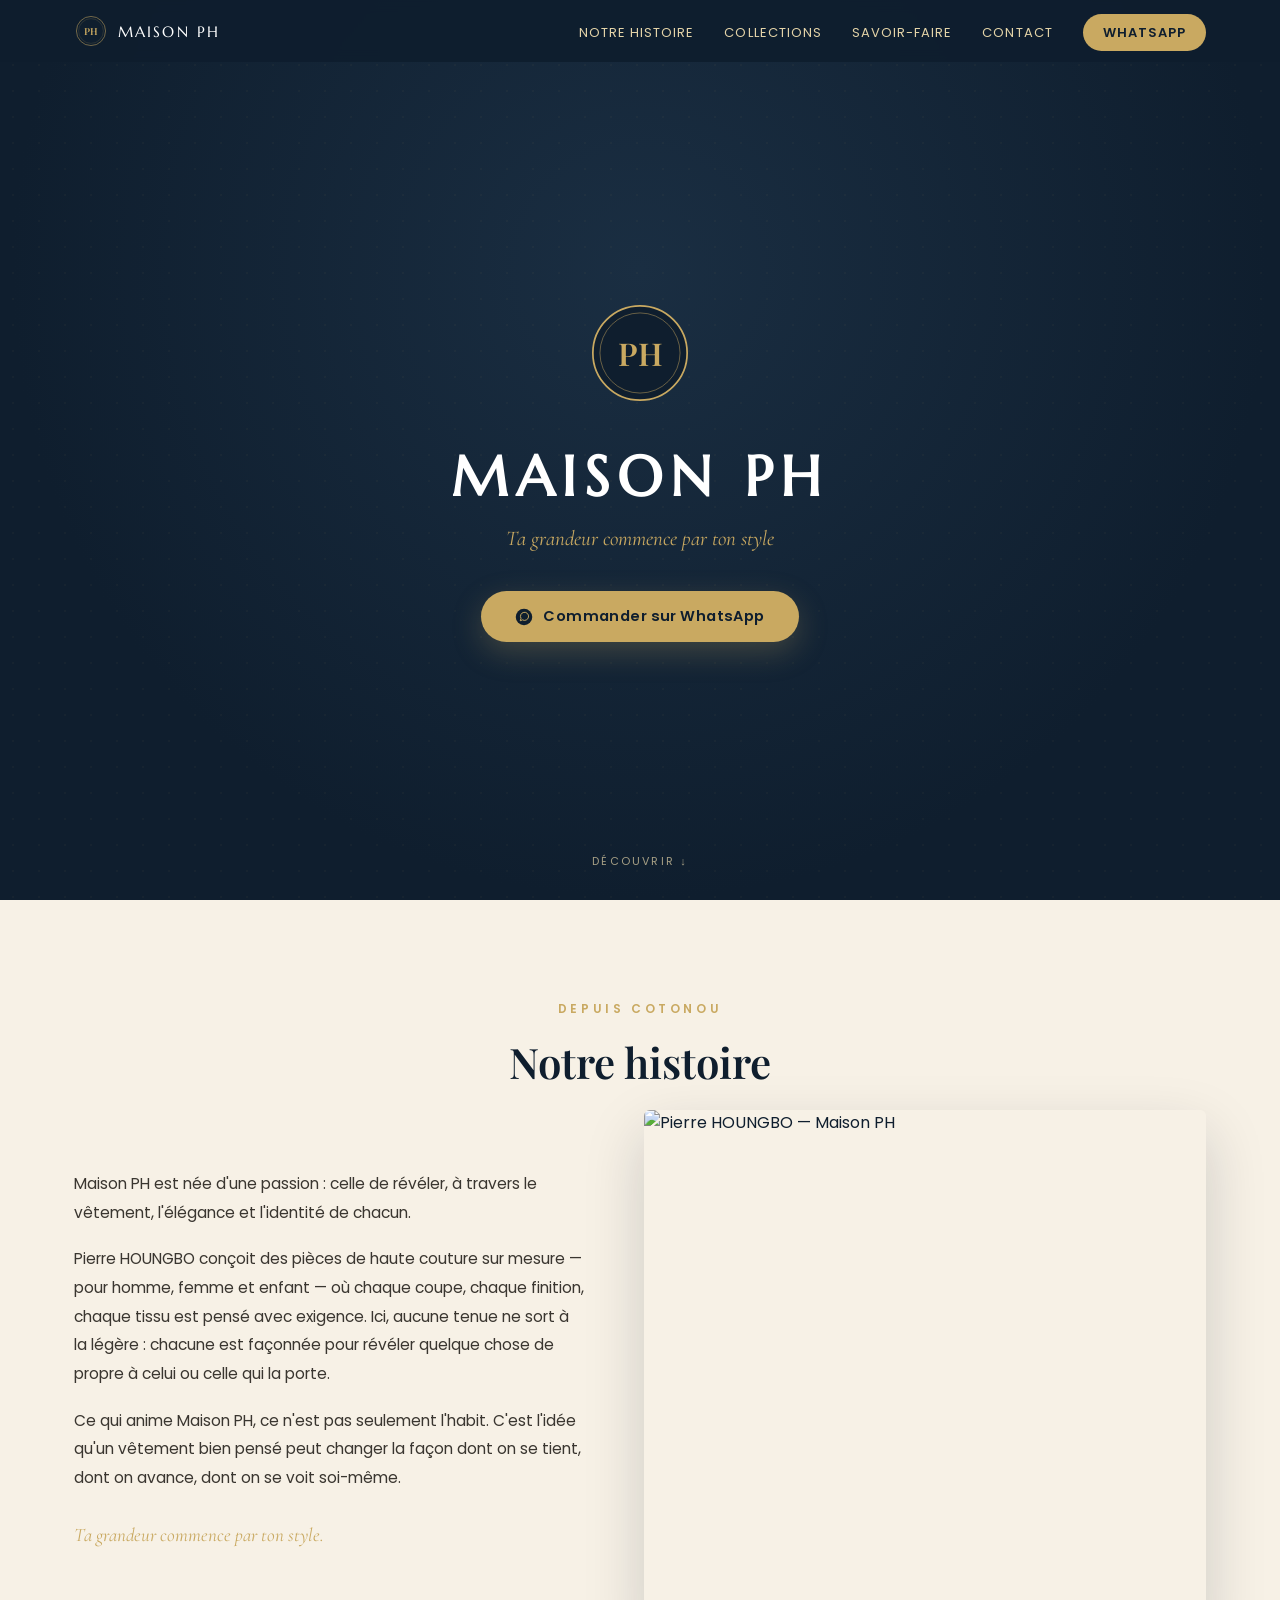
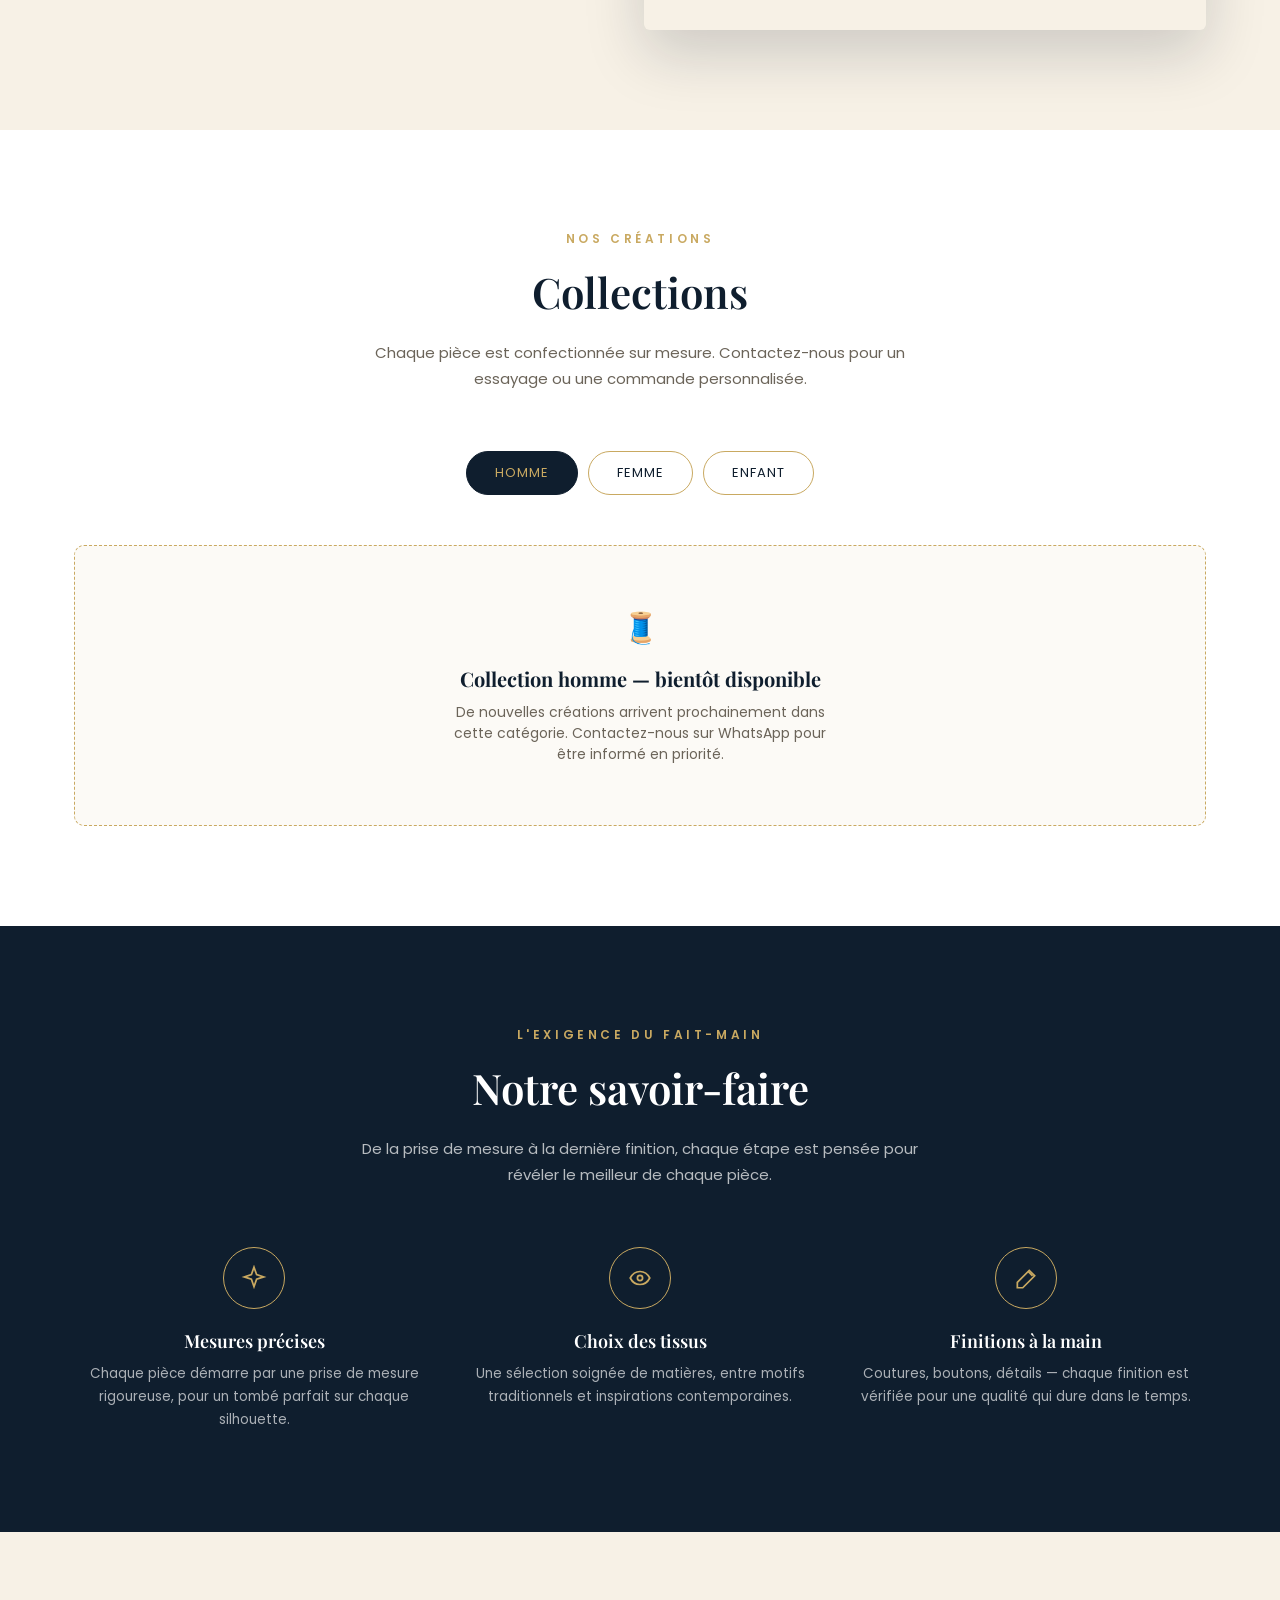
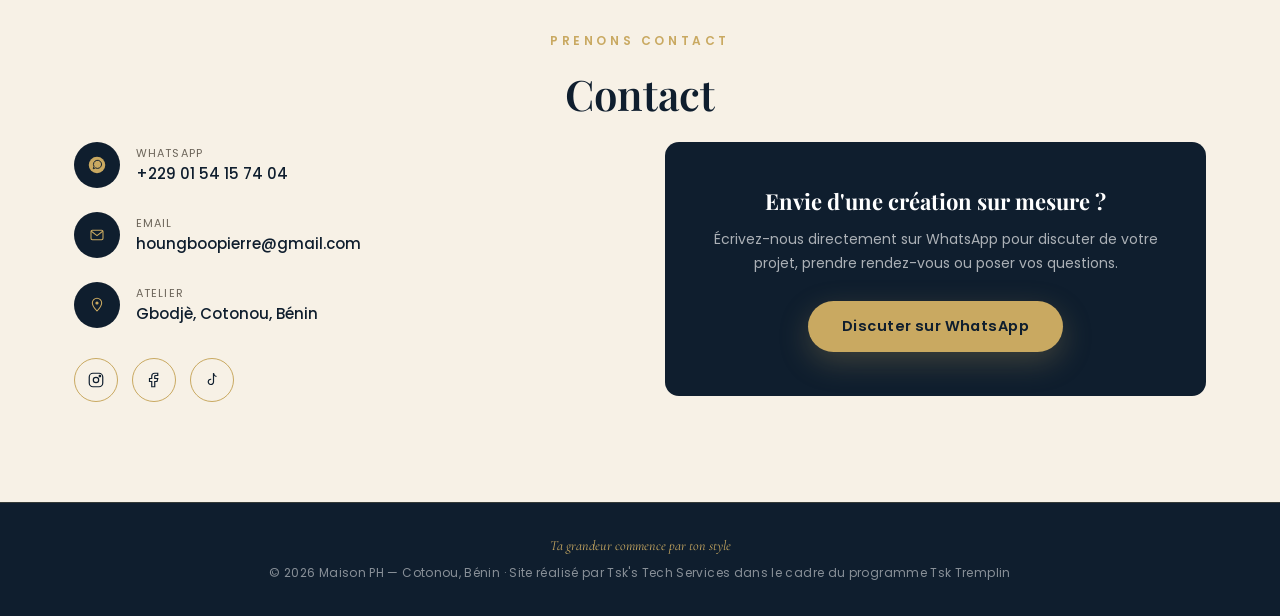
==== index.html @ f9147ae2 "Add files via upload" ====
<!DOCTYPE html>
<html lang="fr">
<head>
<meta charset="UTF-8">
<meta name="viewport" content="width=device-width, initial-scale=1">
<title>Maison PH — Haute Couture sur mesure | Cotonou, Bénin</title>
<meta name="description" content="Maison PH — Atelier de haute couture à Cotonou. Créations sur mesure pour homme, femme et enfant.">
<link rel="preconnect" href="https://fonts.googleapis.com">
<link rel="preconnect" href="https://fonts.gstatic.com" crossorigin>
<link href="https://fonts.googleapis.com/css2?family=Playfair+Display:wght@500;600;700&family=Marcellus&family=Cormorant+Garamond:ital,wght@1,500;1,600&family=Poppins:wght@300;400;500;600&display=swap" rel="stylesheet">
<link rel="stylesheet" href="style.css">
</head>
<body>

<!-- NAVIGATION -->
<nav class="navbar">
  <div class="container">
    <div class="nav-brand">
      <svg viewBox="0 0 140 140"><circle cx="70" cy="70" r="60" fill="#0F1E2E" stroke="#C9A961" stroke-width="2.2"/><circle cx="70" cy="70" r="51" fill="none" stroke="#C9A961" stroke-width="1" opacity="0.6"/><text x="70" y="87" font-family="Playfair Display, serif" font-weight="600" font-size="40" text-anchor="middle" fill="#C9A961">PH</text></svg>
      <span>MAISON PH</span>
    </div>
    <button class="nav-toggle" id="navToggle" aria-label="Menu"><span></span><span></span><span></span></button>
    <ul class="nav-links" id="navLinks">
      <li><a href="#histoire">Notre histoire</a></li>
      <li><a href="#collections">Collections</a></li>
      <li><a href="#savoir-faire">Savoir-faire</a></li>
      <li><a href="#contact">Contact</a></li>
      <li><a href="https://wa.me/22901541574" class="nav-cta" target="_blank">WhatsApp</a></li>
    </ul>
  </div>
</nav>

<!-- HERO -->
<header class="hero">
  <div class="hero-inner">
    <div class="hero-medallion">
      <svg viewBox="0 0 140 140"><circle cx="70" cy="70" r="60" fill="#0F1E2E" stroke="#C9A961" stroke-width="2.2"/><circle cx="70" cy="70" r="51" fill="none" stroke="#C9A961" stroke-width="1" opacity="0.6"/><text x="70" y="87" font-family="Playfair Display, serif" font-weight="600" font-size="40" text-anchor="middle" fill="#C9A961">PH</text></svg>
    </div>
    <h1>MAISON PH</h1>
    <p class="tagline">Ta grandeur commence par ton style</p>
    <a href="https://wa.me/22901541574" class="btn-primary" target="_blank">
      <svg width="18" height="18" viewBox="0 0 24 24" fill="none"><circle cx="12" cy="12" r="11" fill="#0F1E2E"/><path d="M7 17l1-3.2a5.4 5.4 0 1 1 2 2L7 17z" stroke="#C9A961" stroke-width="1.3" fill="none" stroke-linejoin="round"/></svg>
      Commander sur WhatsApp
    </a>
  </div>
  <div class="hero-scroll">Découvrir ↓</div>
</header>

<!-- NOTRE HISTOIRE -->
<section class="section section-ivory" id="histoire">
  <div class="container">
    <p class="eyebrow reveal">Depuis Cotonou</p>
    <h2 class="section-title reveal">Notre histoire</h2>
    <div class="histoire-grid">
      <div class="histoire-text reveal">
        <p>Maison PH est née d'une passion : celle de révéler, à travers le vêtement, l'élégance et l'identité de chacun.</p>
        <p>Pierre HOUNGBO conçoit des pièces de haute couture sur mesure — pour homme, femme et enfant — où chaque coupe, chaque finition, chaque tissu est pensé avec exigence. Ici, aucune tenue ne sort à la légère : chacune est façonnée pour révéler quelque chose de propre à celui ou celle qui la porte.</p>
        <p>Ce qui anime Maison PH, ce n'est pas seulement l'habit. C'est l'idée qu'un vêtement bien pensé peut changer la façon dont on se tient, dont on avance, dont on se voit soi-même.</p>
        <p class="signature-line">Ta grandeur commence par ton style.</p>
      </div>
      <div class="histoire-photo reveal">
        <img src="images/homme/homme_03_boubou_creme.jpg" alt="Pierre HOUNGBO — Maison PH" loading="lazy">
      </div>
    </div>
  </div>
</section>

<!-- COLLECTIONS -->
<section class="section section-ivory" id="collections" style="background:#fff;">
  <div class="container">
    <p class="eyebrow reveal">Nos créations</p>
    <h2 class="section-title reveal">Collections</h2>
    <p class="section-sub reveal">Chaque pièce est confectionnée sur mesure. Contactez-nous pour un essayage ou une commande personnalisée.</p>

    <div class="tabs reveal">
      <button class="tab-btn active" data-cat="homme">Homme</button>
      <button class="tab-btn" data-cat="femme">Femme</button>
      <button class="tab-btn" data-cat="enfant">Enfant</button>
    </div>

    <div class="collection-grid" id="collectionGrid">
      <!-- rempli par script.js -->
    </div>
  </div>
</section>

<!-- SAVOIR-FAIRE -->
<section class="section section-navy" id="savoir-faire">
  <div class="container">
    <p class="eyebrow reveal">L'exigence du fait-main</p>
    <h2 class="section-title reveal" style="color:#fff;">Notre savoir-faire</h2>
    <p class="section-sub reveal">De la prise de mesure à la dernière finition, chaque étape est pensée pour révéler le meilleur de chaque pièce.</p>
    <div class="savoir-grid">
      <div class="savoir-item reveal">
        <div class="icon-circle">
          <svg width="26" height="26" viewBox="0 0 24 24" fill="none" stroke="#C9A961" stroke-width="1.6"><path d="M12 2l2.4 6.8L21 11l-6.6 2.2L12 20l-2.4-6.8L3 11l6.6-2.2L12 2z"/></svg>
        </div>
        <h3>Mesures précises</h3>
        <p>Chaque pièce démarre par une prise de mesure rigoureuse, pour un tombé parfait sur chaque silhouette.</p>
      </div>
      <div class="savoir-item reveal">
        <div class="icon-circle">
          <svg width="26" height="26" viewBox="0 0 24 24" fill="none" stroke="#C9A961" stroke-width="1.6"><path d="M3 12c2-4 6-6 9-6s7 2 9 6c-2 4-6 6-9 6s-7-2-9-6z"/><circle cx="12" cy="12" r="2.4"/></svg>
        </div>
        <h3>Choix des tissus</h3>
        <p>Une sélection soignée de matières, entre motifs traditionnels et inspirations contemporaines.</p>
      </div>
      <div class="savoir-item reveal">
        <div class="icon-circle">
          <svg width="26" height="26" viewBox="0 0 24 24" fill="none" stroke="#C9A961" stroke-width="1.6"><path d="M4 21v-5l11-11 5 5-11 11H4z"/><path d="M14 6l4 4"/></svg>
        </div>
        <h3>Finitions à la main</h3>
        <p>Coutures, boutons, détails — chaque finition est vérifiée pour une qualité qui dure dans le temps.</p>
      </div>
    </div>
  </div>
</section>

<!-- CONTACT -->
<section class="section section-ivory" id="contact">
  <div class="container">
    <p class="eyebrow reveal">Prenons contact</p>
    <h2 class="section-title reveal">Contact</h2>
    <div class="contact-grid">
      <div class="reveal">
        <div class="contact-item">
          <div class="ic"><svg width="18" height="18" viewBox="0 0 24 24" fill="none"><circle cx="12" cy="12" r="11" fill="#C9A961"/><path d="M7 17l1-3.2a5.4 5.4 0 1 1 2 2L7 17z" stroke="#0F1E2E" stroke-width="1.3" fill="none" stroke-linejoin="round"/></svg></div>
          <div><div class="txt-label">WhatsApp</div><div class="txt-value">+229 01 54 15 74 04</div></div>
        </div>
        <div class="contact-item">
          <div class="ic"><svg width="16" height="16" viewBox="0 0 24 24" fill="none" stroke="#C9A961" stroke-width="1.6"><rect x="3" y="5" width="18" height="14" rx="2"/><path d="M3 6l9 7 9-7"/></svg></div>
          <div><div class="txt-label">Email</div><div class="txt-value">houngboopierre@gmail.com</div></div>
        </div>
        <div class="contact-item">
          <div class="ic"><svg width="16" height="16" viewBox="0 0 24 24" fill="none" stroke="#C9A961" stroke-width="1.6"><path d="M12 21s7-7.2 7-12a7 7 0 1 0-14 0c0 4.8 7 12 7 12z"/><circle cx="12" cy="9" r="2.4" fill="#C9A961" stroke="none"/></svg></div>
          <div><div class="txt-label">Atelier</div><div class="txt-value">Gbodjè, Cotonou, Bénin</div></div>
        </div>
        <div class="social-row">
          <a href="#" target="_blank" aria-label="Instagram"><svg width="18" height="18" viewBox="0 0 24 24" fill="none" stroke="#0F1E2E" stroke-width="1.6"><rect x="3" y="3" width="18" height="18" rx="5"/><circle cx="12" cy="12" r="3.6"/><circle cx="17.2" cy="6.8" r="1"/></svg></a>
          <a href="#" target="_blank" aria-label="Facebook"><svg width="18" height="18" viewBox="0 0 24 24" fill="none" stroke="#0F1E2E" stroke-width="1.6"><path d="M15 3h-2a4 4 0 0 0-4 4v3H6v4h3v7h4v-7h3l1-4h-4V7a1 1 0 0 1 1-1h3V3z"/></svg></a>
          <a href="#" target="_blank" aria-label="TikTok"><svg width="18" height="18" viewBox="0 0 24 24" fill="none" stroke="#0F1E2E" stroke-width="1.6"><path d="M14 3v11.5a3.5 3.5 0 1 1-3-3.46"/><path d="M14 3c.3 2.2 1.9 4 4 4.3"/></svg></a>
        </div>
      </div>
      <div class="contact-cta reveal">
        <h3>Envie d'une création sur mesure ?</h3>
        <p>Écrivez-nous directement sur WhatsApp pour discuter de votre projet, prendre rendez-vous ou poser vos questions.</p>
        <a href="https://wa.me/22901541574" class="btn-primary" target="_blank">Discuter sur WhatsApp</a>
      </div>
    </div>
  </div>
</section>

<footer class="footer">
  <div class="brand-line">Ta grandeur commence par ton style</div>
  <p>© 2026 Maison PH — Cotonou, Bénin · Site réalisé par Tsk's Tech Services dans le cadre du programme Tsk Tremplin</p>
</footer>

<script src="script.js"></script>
</body>
</html>
---- style.css ----
:root {
  --navy: #0F1E2E;
  --navy-light: #1A2E42;
  --gold: #C9A961;
  --gold-soft: #E4D4A8;
  --ivory: #F7F1E6;
  --white: #FFFFFF;
  --gray: #6b6459;
  --font-display: 'Playfair Display', serif;
  --font-word: 'Marcellus', serif;
  --font-script: 'Cormorant Garamond', serif;
  --font-body: 'Poppins', sans-serif;
}

* { margin: 0; padding: 0; box-sizing: border-box; }

html { scroll-behavior: smooth; }

body {
  font-family: var(--font-body);
  color: var(--navy);
  background: var(--ivory);
  overflow-x: hidden;
}

img { max-width: 100%; display: block; }

a { text-decoration: none; color: inherit; }

.container {
  max-width: 1180px;
  margin: 0 auto;
  padding: 0 24px;
}

/* ===== NAVIGATION ===== */
.navbar {
  position: fixed;
  top: 0; left: 0; right: 0;
  z-index: 100;
  background: rgba(15, 30, 46, 0.92);
  backdrop-filter: blur(6px);
  padding: 14px 0;
  transition: padding 0.3s;
}
.navbar .container {
  display: flex;
  align-items: center;
  justify-content: space-between;
}
.nav-brand {
  display: flex;
  align-items: center;
  gap: 10px;
}
.nav-brand svg { width: 34px; height: 34px; }
.nav-brand span {
  font-family: var(--font-word);
  color: var(--white);
  font-size: 15px;
  letter-spacing: 0.14em;
}
.nav-links {
  display: flex;
  gap: 30px;
  list-style: none;
}
.nav-links a {
  color: var(--gold-soft);
  font-size: 13px;
  letter-spacing: 0.08em;
  text-transform: uppercase;
  transition: color 0.2s;
}
.nav-links a:hover { color: var(--gold); }
.nav-cta {
  background: var(--gold);
  color: var(--navy) !important;
  padding: 9px 20px;
  border-radius: 30px;
  font-size: 12.5px;
  font-weight: 600;
  letter-spacing: 0.06em;
}
.nav-toggle { display: none; background: none; border: none; cursor: pointer; }
.nav-toggle span {
  display: block; width: 24px; height: 2px; background: var(--white); margin: 5px 0;
}

/* ===== HERO ===== */
.hero {
  min-height: 100vh;
  background: radial-gradient(circle at 50% 30%, var(--navy-light) 0%, var(--navy) 70%);
  display: flex;
  align-items: center;
  justify-content: center;
  text-align: center;
  position: relative;
  padding: 100px 24px 60px;
}
.hero::before {
  content: "";
  position: absolute; inset: 0;
  background-image: radial-gradient(circle, rgba(201,169,97,0.08) 1px, transparent 1px);
  background-size: 26px 26px;
  opacity: 0.5;
}
.hero-inner { position: relative; z-index: 1; }
.hero-medallion { margin-bottom: 26px; }
.hero-medallion svg { width: 110px; height: 110px; }
.hero h1 {
  font-family: var(--font-word);
  color: var(--white);
  font-size: clamp(32px, 6vw, 56px);
  letter-spacing: 0.14em;
  margin-bottom: 14px;
}
.hero .tagline {
  font-family: var(--font-script);
  font-style: italic;
  color: var(--gold);
  font-size: clamp(16px, 2.4vw, 21px);
  margin-bottom: 40px;
}
.btn-primary {
  display: inline-flex;
  align-items: center;
  gap: 10px;
  background: var(--gold);
  color: var(--navy);
  padding: 15px 34px;
  border-radius: 40px;
  font-weight: 600;
  font-size: 14.5px;
  letter-spacing: 0.03em;
  transition: transform 0.2s, box-shadow 0.2s;
  box-shadow: 0 10px 30px rgba(201,169,97,0.25);
}
.btn-primary:hover { transform: translateY(-2px); box-shadow: 0 14px 36px rgba(201,169,97,0.35); }
.hero-scroll {
  position: absolute; bottom: 30px; left: 50%; transform: translateX(-50%);
  color: var(--gold-soft); font-size: 11px; letter-spacing: 0.2em; text-transform: uppercase;
  opacity: 0.7;
}

/* ===== SECTION GENERIC ===== */
.section { padding: 100px 0; }
.section-ivory { background: var(--ivory); }
.section-navy { background: var(--navy); color: var(--white); }
.eyebrow {
  font-size: 12px; letter-spacing: 0.3em; text-transform: uppercase;
  color: var(--gold); margin-bottom: 16px; text-align: center; font-weight: 600;
}
.section-title {
  font-family: var(--font-display); font-weight: 600;
  font-size: clamp(28px, 4vw, 42px);
  text-align: center;
  margin-bottom: 20px;
}
.section-sub {
  text-align: center; max-width: 560px; margin: 0 auto 60px;
  color: var(--gray); font-size: 15px; line-height: 1.7;
}
.section-navy .section-sub { color: rgba(255,255,255,0.7); }

/* ===== HISTOIRE ===== */
.histoire-grid {
  display: grid;
  grid-template-columns: 1fr 1.1fr;
  gap: 60px;
  align-items: center;
}
.histoire-text p {
  font-size: 15.5px; line-height: 1.85; color: #3a3630; margin-bottom: 18px;
}
.histoire-text .signature-line {
  font-family: var(--font-script); font-style: italic; color: var(--gold);
  font-size: 19px; margin-top: 24px;
}
.histoire-photo {
  border-radius: 6px; overflow: hidden;
  box-shadow: 0 24px 60px rgba(15,30,46,0.18);
}
.histoire-photo img { width: 100%; height: 520px; object-fit: cover; object-position: top; }

@media (max-width: 860px) {
  .histoire-grid { grid-template-columns: 1fr; gap: 36px; }
  .histoire-photo img { height: 380px; }
}

/* ===== COLLECTIONS ===== */
.tabs {
  display: flex; justify-content: center; gap: 10px; margin-bottom: 50px; flex-wrap: wrap;
}
.tab-btn {
  background: transparent;
  border: 1.4px solid var(--gold);
  color: var(--navy);
  padding: 11px 28px;
  border-radius: 30px;
  font-family: var(--font-body);
  font-size: 13px;
  letter-spacing: 0.08em;
  text-transform: uppercase;
  cursor: pointer;
  transition: all 0.25s;
}
.tab-btn.active, .tab-btn:hover {
  background: var(--navy);
  color: var(--gold);
  border-color: var(--navy);
}

.collection-grid {
  display: grid;
  grid-template-columns: repeat(auto-fit, minmax(250px, 1fr));
  gap: 28px;
}
.piece-card {
  background: var(--white);
  border-radius: 8px;
  overflow: hidden;
  box-shadow: 0 10px 30px rgba(15,30,46,0.08);
  transition: transform 0.3s, box-shadow 0.3s;
}
.piece-card:hover { transform: translateY(-6px); box-shadow: 0 20px 46px rgba(15,30,46,0.16); }
.piece-photo { aspect-ratio: 3/4; overflow: hidden; }
.piece-photo img { width: 100%; height: 100%; object-fit: cover; transition: transform 0.4s; }
.piece-card:hover .piece-photo img { transform: scale(1.05); }
.piece-info { padding: 20px 22px 24px; }
.piece-info h3 {
  font-family: var(--font-display); font-weight: 600; font-size: 17px; margin-bottom: 8px;
}
.piece-info p { font-size: 13px; color: var(--gray); line-height: 1.6; }

.collection-empty {
  text-align: center; padding: 60px 20px; grid-column: 1 / -1;
  border: 1.5px dashed var(--gold); border-radius: 10px; background: rgba(201,169,97,0.06);
}
.collection-empty .em-icon { font-size: 30px; margin-bottom: 14px; }
.collection-empty h3 {
  font-family: var(--font-display); font-size: 20px; margin-bottom: 10px;
}
.collection-empty p { color: var(--gray); font-size: 14px; max-width: 380px; margin: 0 auto; }

/* ===== SAVOIR-FAIRE ===== */
.savoir-grid {
  display: grid; grid-template-columns: repeat(3, 1fr); gap: 26px;
}
.savoir-item { text-align: center; }
.savoir-item .icon-circle {
  width: 62px; height: 62px; border-radius: 50%;
  border: 1.4px solid var(--gold);
  display: flex; align-items: center; justify-content: center;
  margin: 0 auto 20px;
}
.savoir-item h3 {
  font-family: var(--font-display); font-weight: 600; font-size: 18px; margin-bottom: 10px;
}
.savoir-item p { font-size: 13.5px; color: rgba(255,255,255,0.65); line-height: 1.7; }

@media (max-width: 780px) {
  .savoir-grid { grid-template-columns: 1fr; gap: 40px; }
}

/* ===== CONTACT ===== */
.contact-grid {
  display: grid; grid-template-columns: 1fr 1fr; gap: 50px; align-items: start;
}
.contact-item {
  display: flex; align-items: center; gap: 16px; margin-bottom: 24px;
}
.contact-item .ic {
  width: 46px; height: 46px; border-radius: 50%; background: var(--navy);
  display: flex; align-items: center; justify-content: center; flex-shrink: 0;
}
.contact-item .txt-label { font-size: 11px; text-transform: uppercase; letter-spacing: 0.1em; color: var(--gray); }
.contact-item .txt-value { font-size: 15px; font-weight: 500; }
.social-row { display: flex; gap: 14px; margin-top: 30px; }
.social-row a {
  width: 44px; height: 44px; border-radius: 50%; border: 1.4px solid var(--gold);
  display: flex; align-items: center; justify-content: center; transition: all 0.2s;
}
.social-row a:hover { background: var(--gold); }
.contact-cta {
  background: var(--navy); border-radius: 14px; padding: 44px 38px; text-align: center;
}
.contact-cta h3 { font-family: var(--font-display); color: var(--white); font-size: 22px; margin-bottom: 12px; }
.contact-cta p { color: rgba(255,255,255,0.65); font-size: 14px; margin-bottom: 26px; line-height: 1.7; }

@media (max-width: 860px) {
  .contact-grid { grid-template-columns: 1fr; }
}

/* ===== FOOTER ===== */
.footer {
  background: var(--navy); border-top: 1px solid rgba(201,169,97,0.2);
  padding: 34px 0; text-align: center;
}
.footer p { color: rgba(255,255,255,0.5); font-size: 12px; letter-spacing: 0.03em; }
.footer .brand-line {
  font-family: var(--font-script); font-style: italic; color: var(--gold);
  font-size: 14px; margin-bottom: 10px;
}

/* ===== MOBILE NAV ===== */
@media (max-width: 860px) {
  .nav-links { position: fixed; top: 62px; left: 0; right: 0; background: var(--navy);
    flex-direction: column; align-items: center; padding: 26px 0; gap: 22px;
    transform: translateY(-150%); transition: transform 0.3s; }
  .nav-links.open { transform: translateY(0); }
  .nav-toggle { display: block; }
}

/* Reveal animation */
.reveal { opacity: 0; transform: translateY(24px); transition: opacity 0.7s ease, transform 0.7s ease; }
.reveal.in { opacity: 1; transform: translateY(0); }
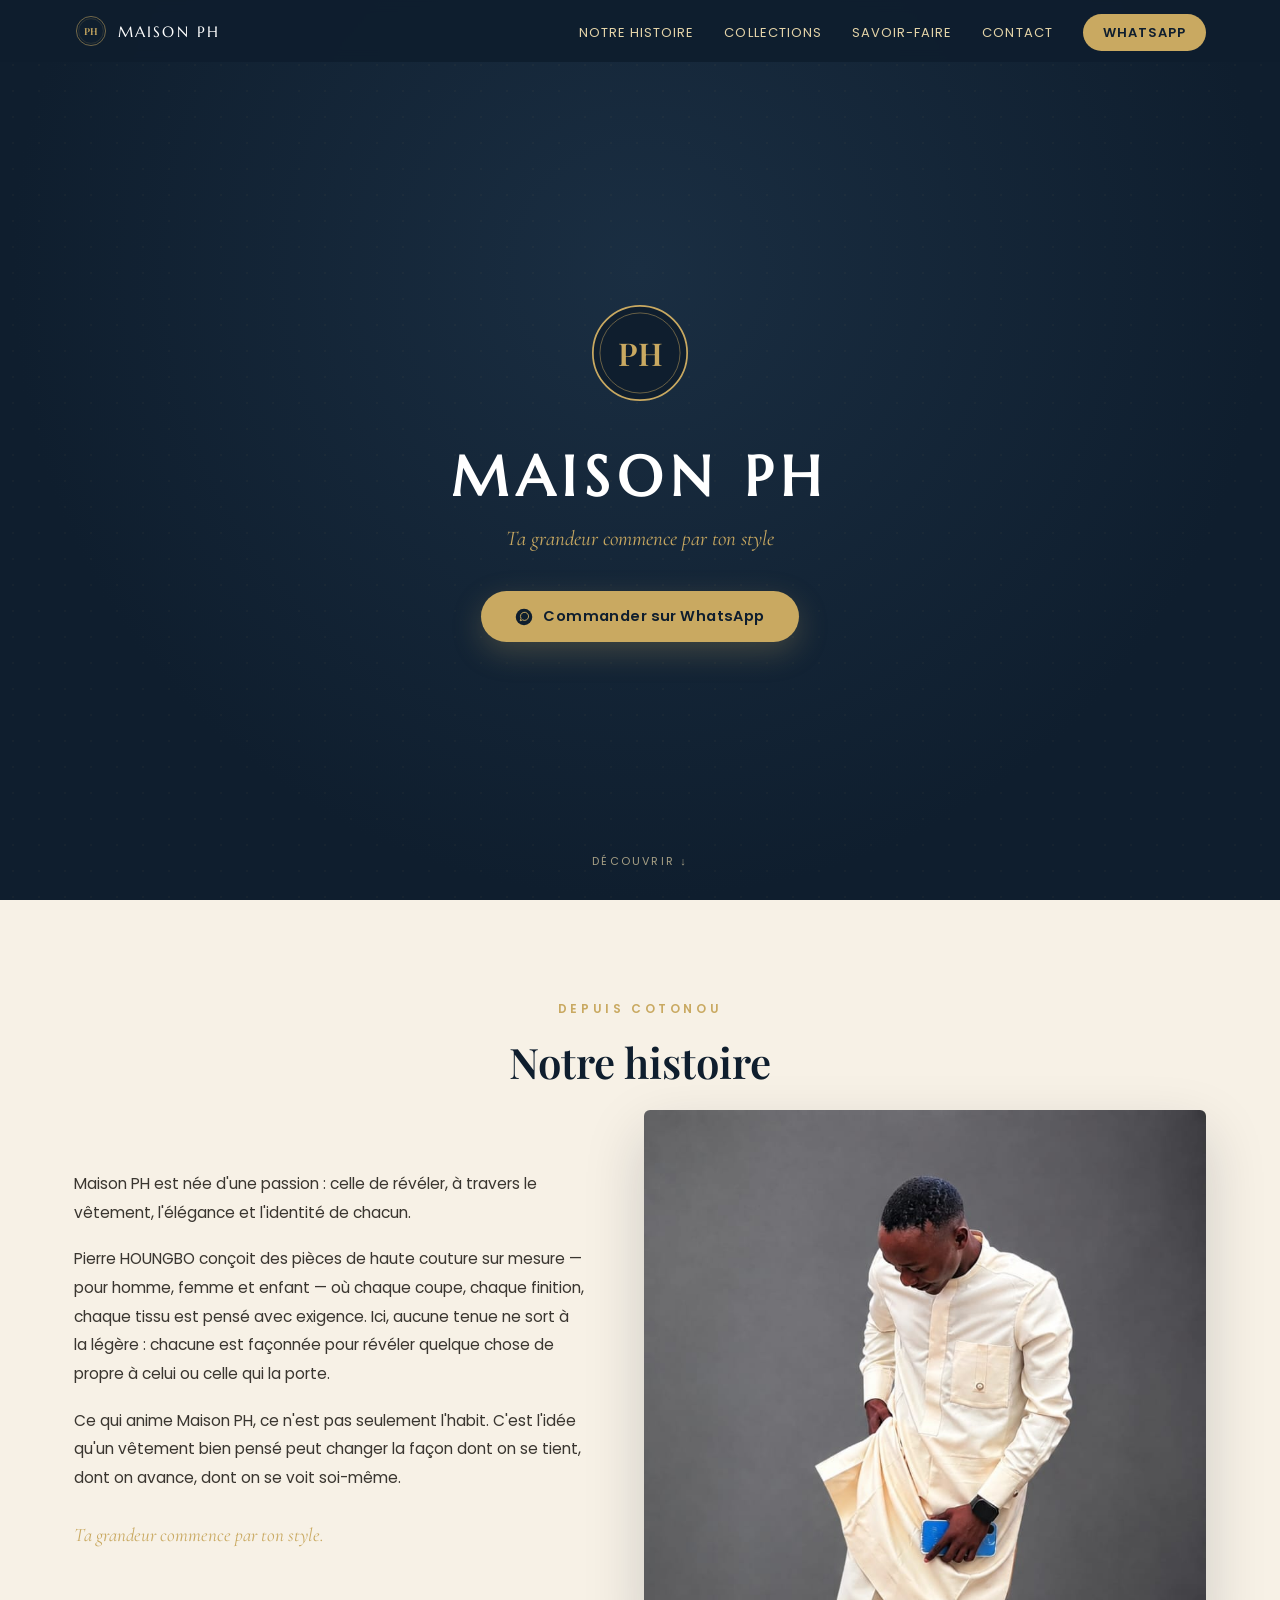
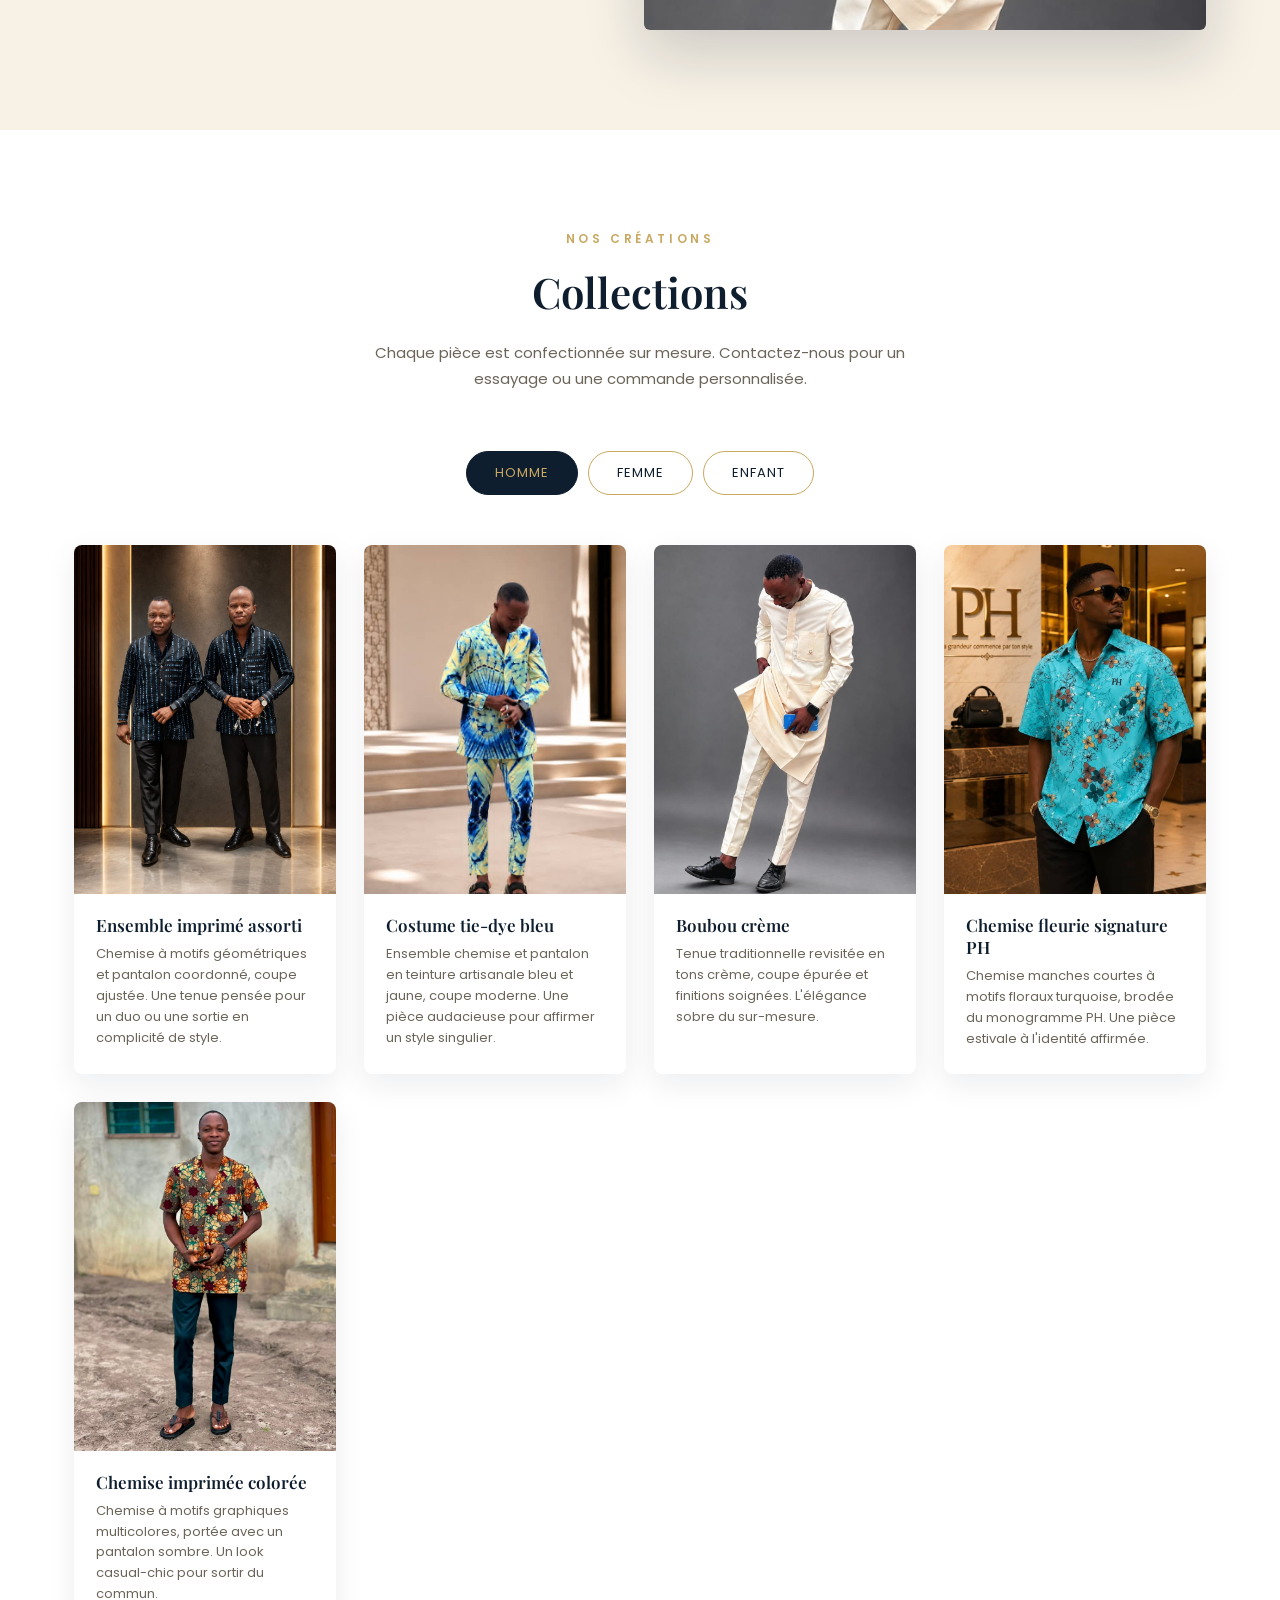
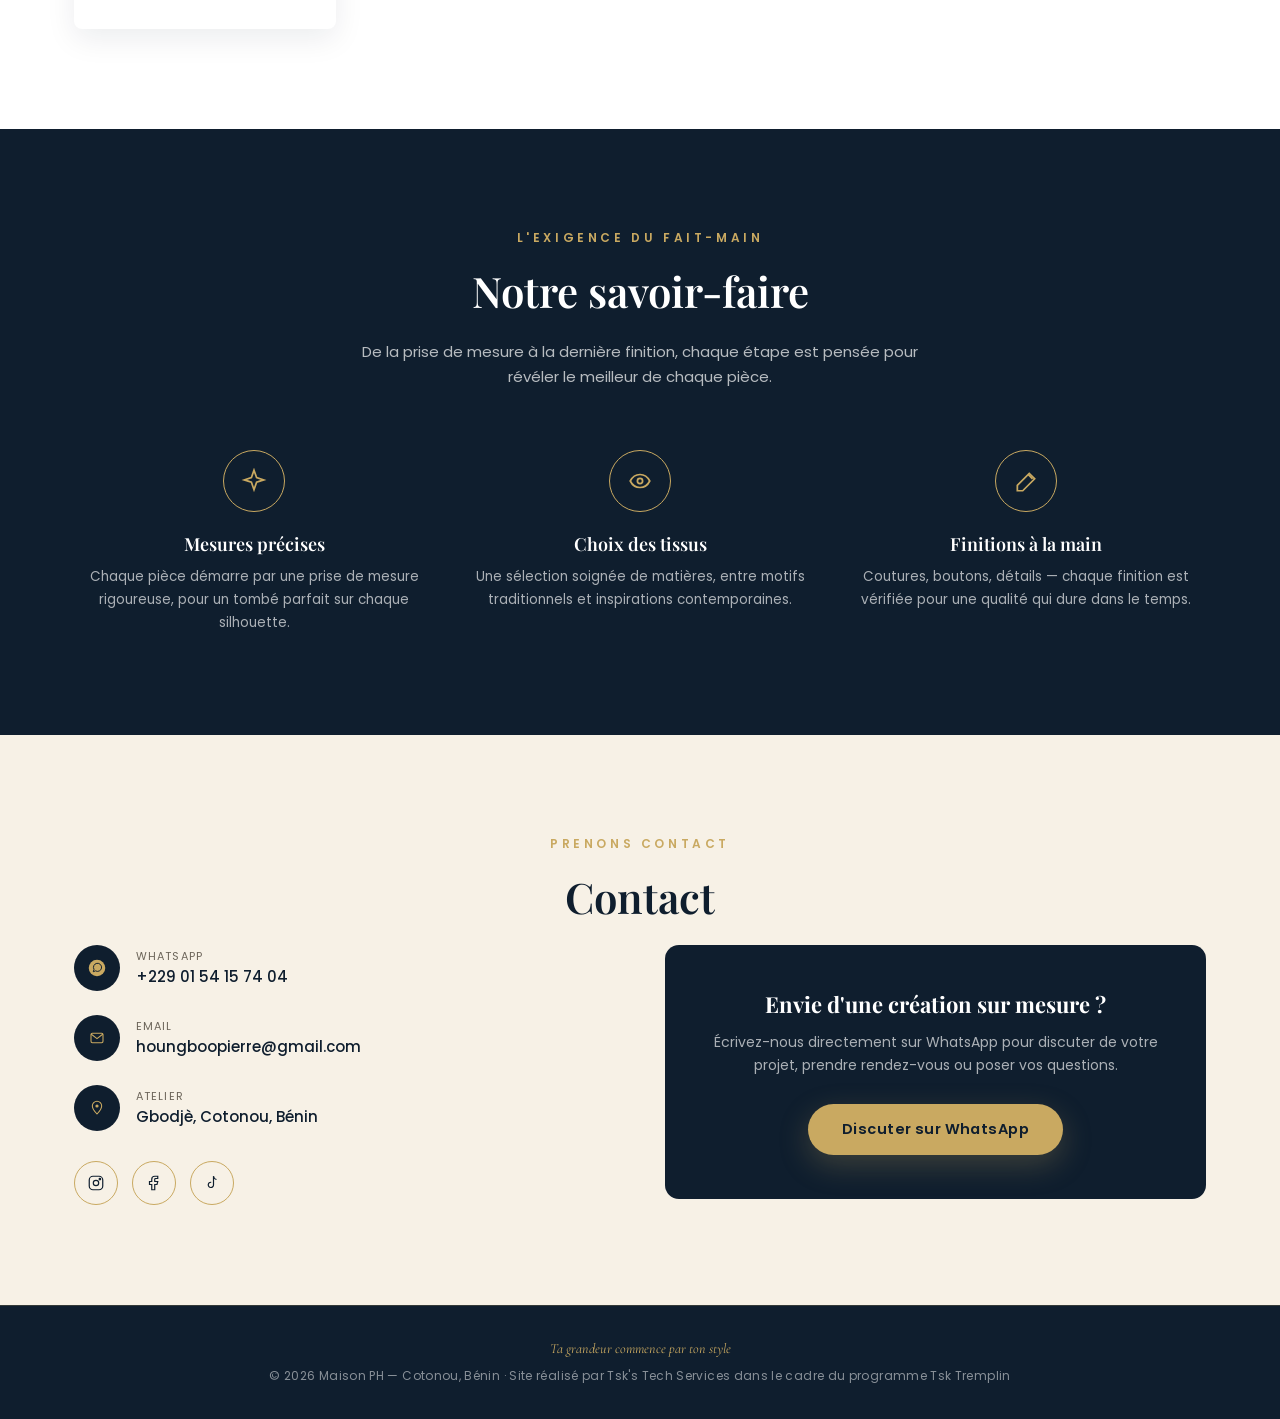
==== commit 05b5df59: "Update index.html" ====
--- a/index.html
+++ b/index.html
@@ -25,7 +25,7 @@
       <li><a href="#collections">Collections</a></li>
       <li><a href="#savoir-faire">Savoir-faire</a></li>
       <li><a href="#contact">Contact</a></li>
-      <li><a href="https://wa.me/22901541574" class="nav-cta" target="_blank">WhatsApp</a></li>
+      <li><a href="https://wa.me/2290154157404" class="nav-cta" target="_blank">WhatsApp</a></li>
     </ul>
   </div>
 </nav>
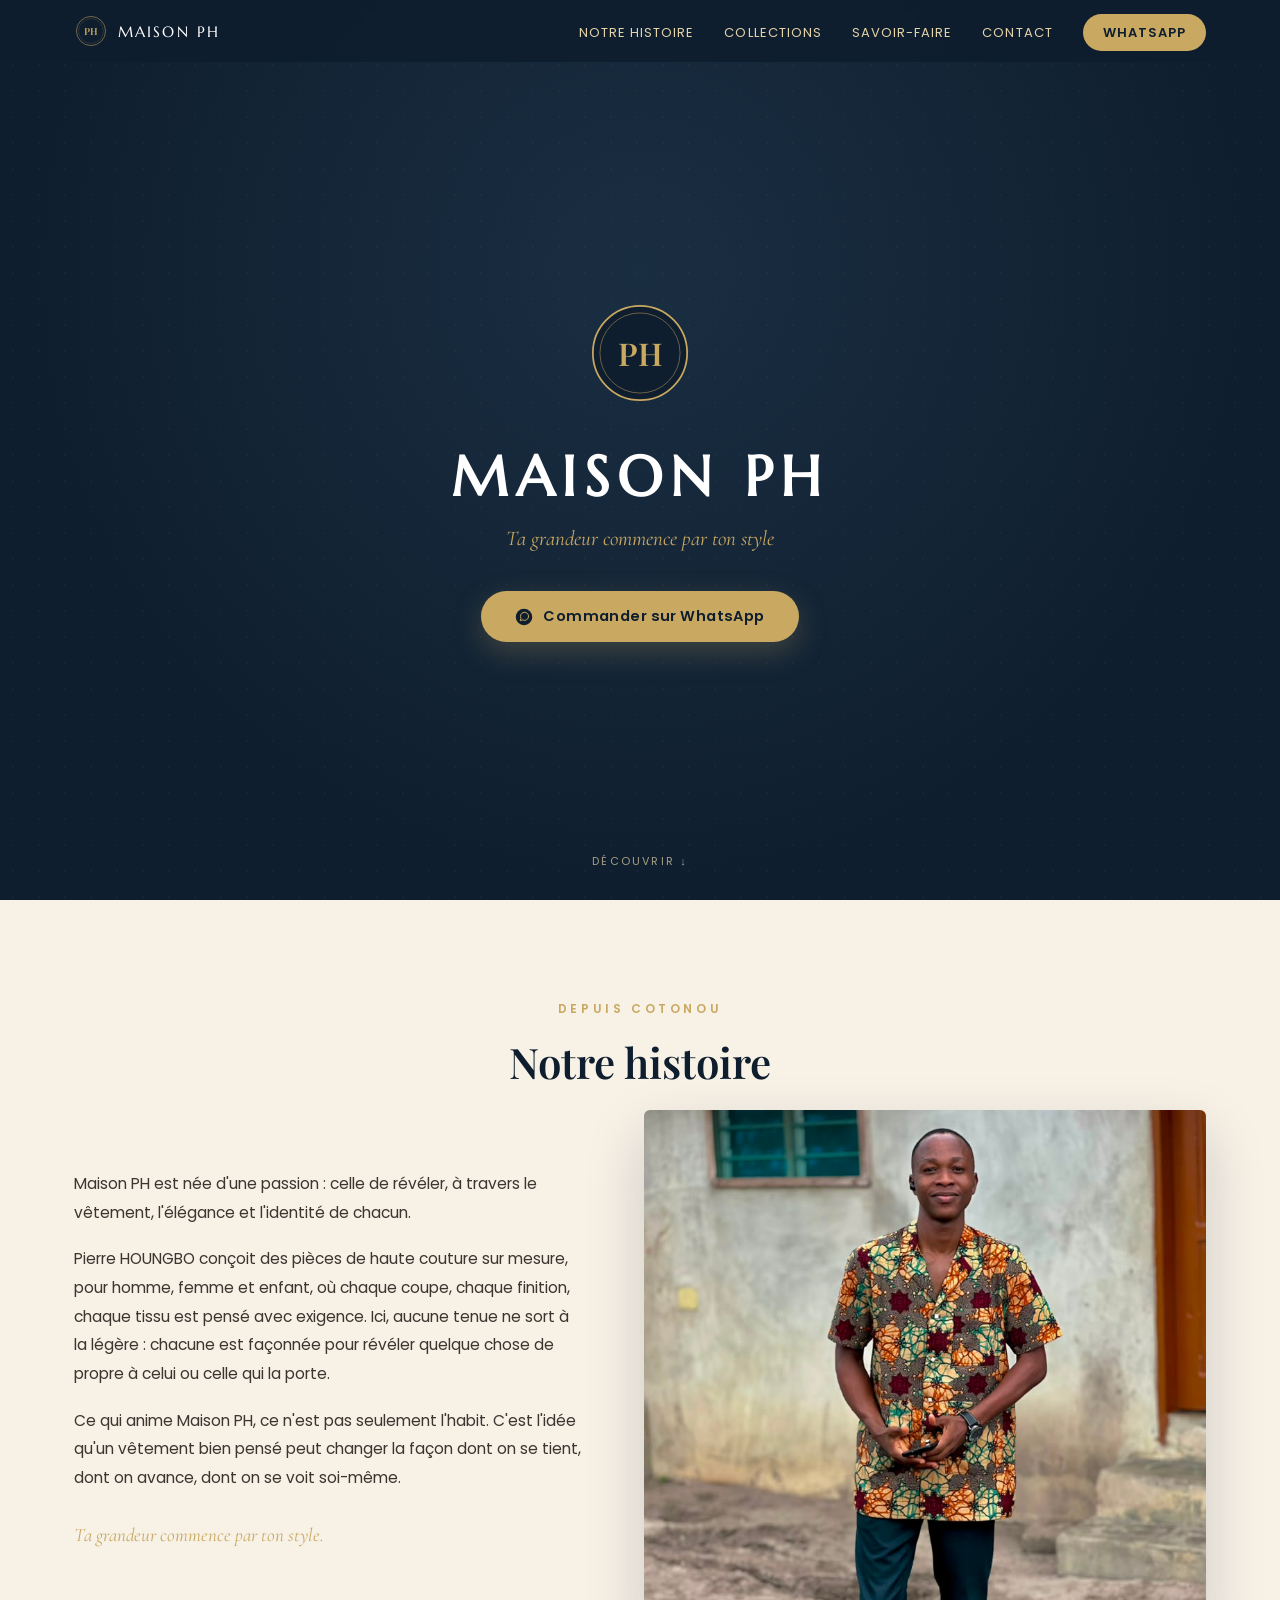
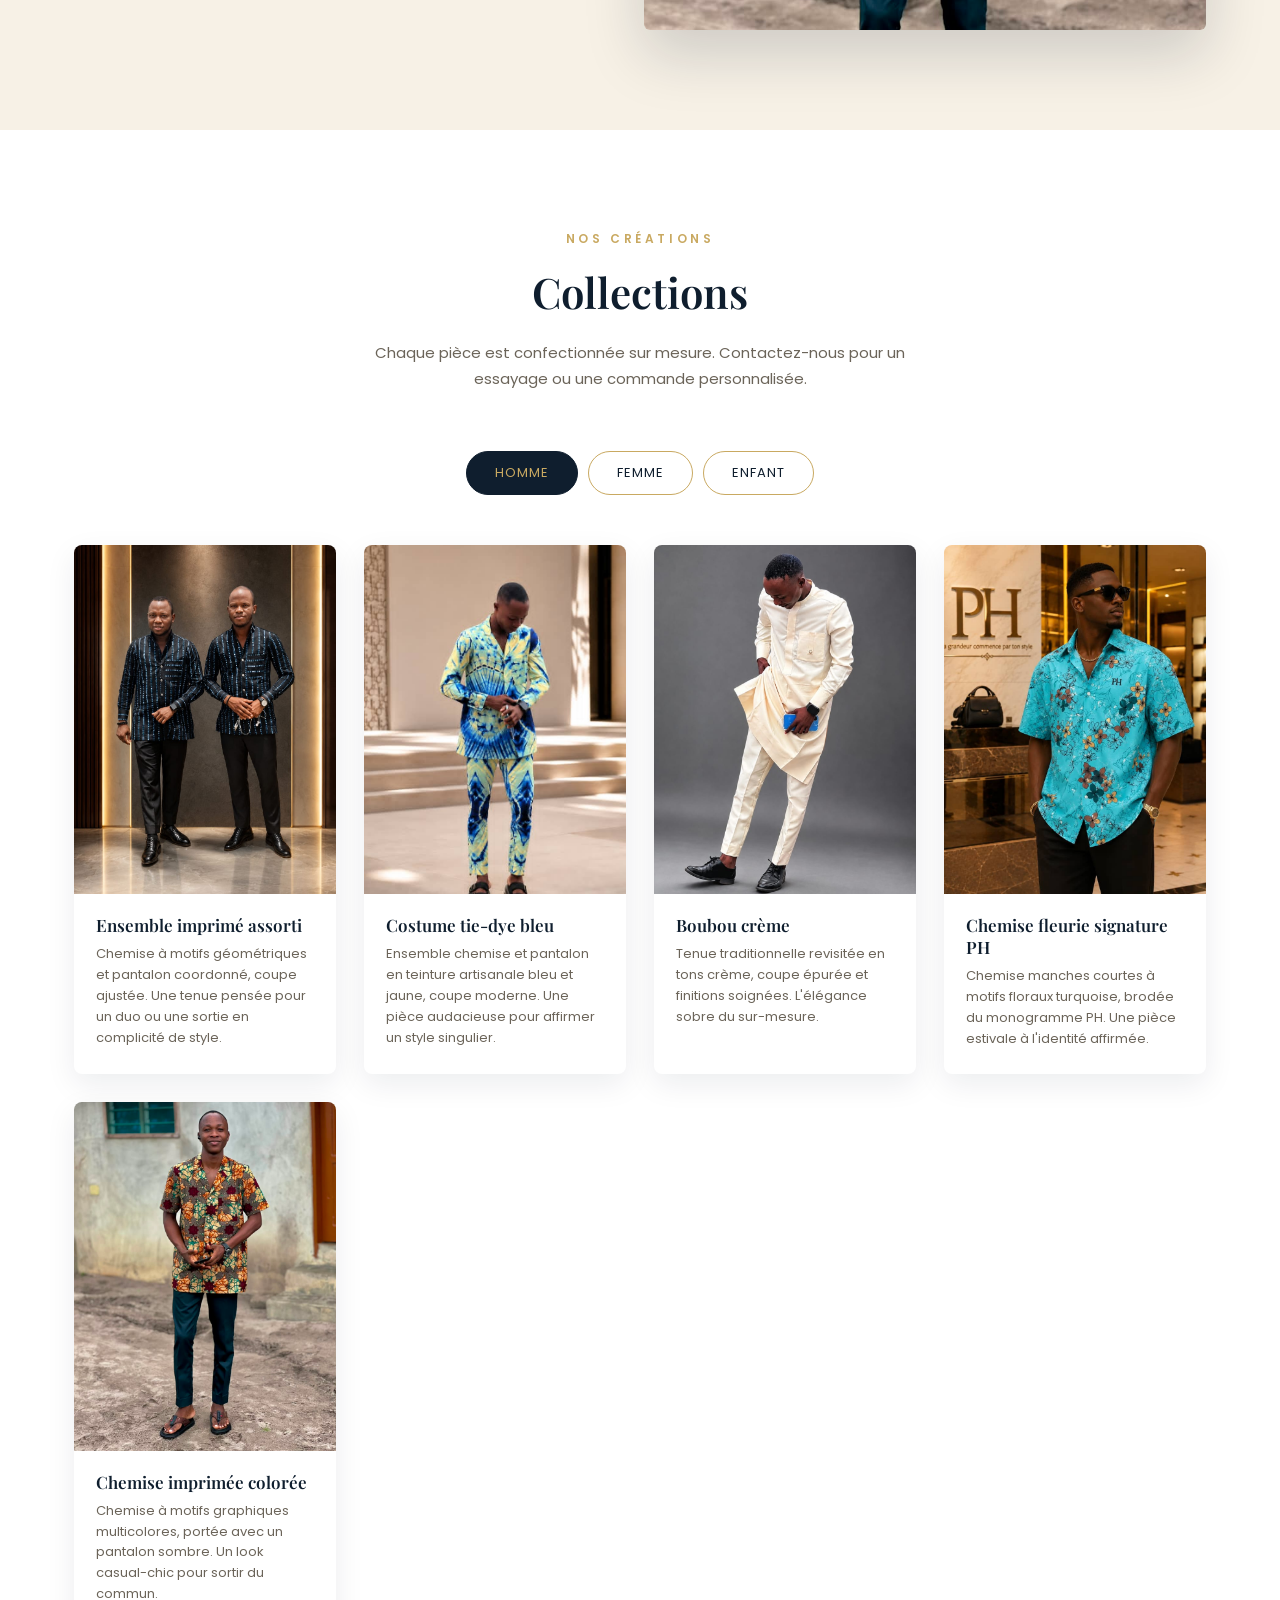
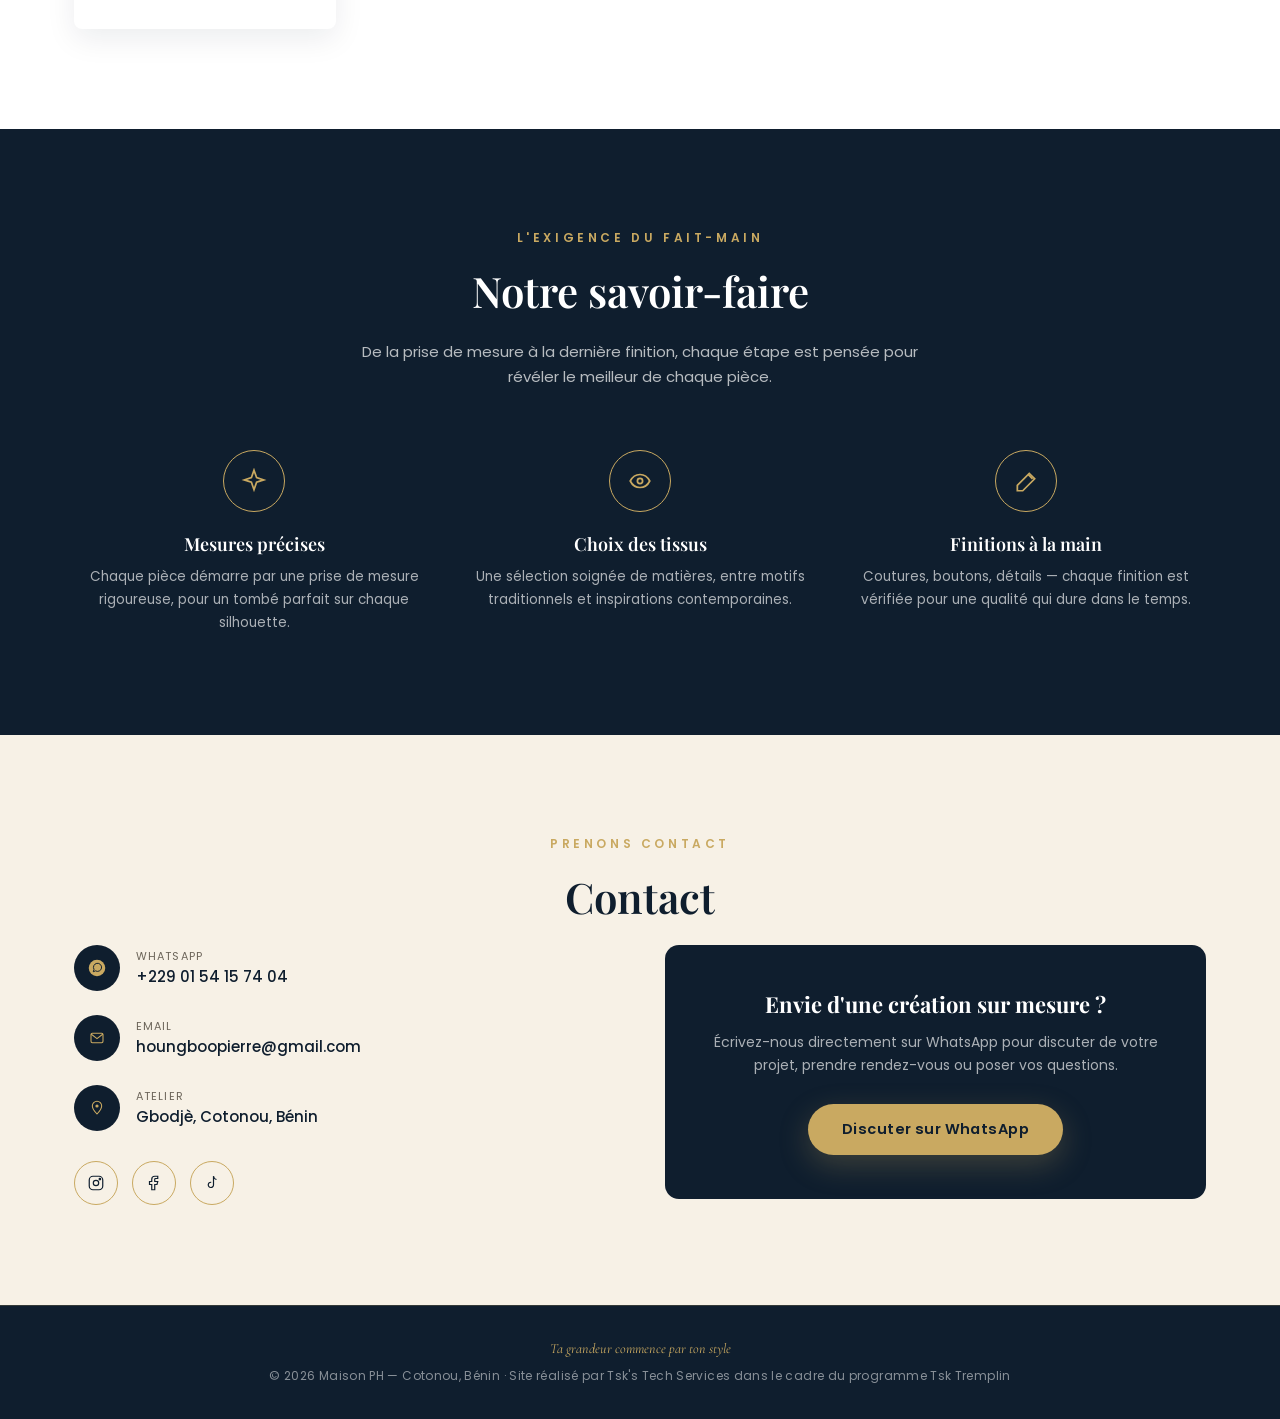
==== commit ef5cb321: "Update index.html" ====
--- a/index.html
+++ b/index.html
@@ -25,7 +25,7 @@
       <li><a href="#collections">Collections</a></li>
       <li><a href="#savoir-faire">Savoir-faire</a></li>
       <li><a href="#contact">Contact</a></li>
-      <li><a href="https://wa.me/2290154157404" class="nav-cta" target="_blank">WhatsApp</a></li>
+      <li><a href="https://wa.me/22954157404" class="nav-cta" target="_blank">WhatsApp</a></li>
     </ul>
   </div>
 </nav>
@@ -38,7 +38,7 @@
     </div>
     <h1>MAISON PH</h1>
     <p class="tagline">Ta grandeur commence par ton style</p>
-    <a href="https://wa.me/22901541574" class="btn-primary" target="_blank">
+    <a href="https://wa.me/22954157404" class="btn-primary" target="_blank">
       <svg width="18" height="18" viewBox="0 0 24 24" fill="none"><circle cx="12" cy="12" r="11" fill="#0F1E2E"/><path d="M7 17l1-3.2a5.4 5.4 0 1 1 2 2L7 17z" stroke="#C9A961" stroke-width="1.3" fill="none" stroke-linejoin="round"/></svg>
       Commander sur WhatsApp
     </a>
@@ -54,12 +54,12 @@
     <div class="histoire-grid">
       <div class="histoire-text reveal">
         <p>Maison PH est née d'une passion : celle de révéler, à travers le vêtement, l'élégance et l'identité de chacun.</p>
-        <p>Pierre HOUNGBO conçoit des pièces de haute couture sur mesure — pour homme, femme et enfant — où chaque coupe, chaque finition, chaque tissu est pensé avec exigence. Ici, aucune tenue ne sort à la légère : chacune est façonnée pour révéler quelque chose de propre à celui ou celle qui la porte.</p>
+        <p>Pierre HOUNGBO conçoit des pièces de haute couture sur mesure, pour homme, femme et enfant, où chaque coupe, chaque finition, chaque tissu est pensé avec exigence. Ici, aucune tenue ne sort à la légère : chacune est façonnée pour révéler quelque chose de propre à celui ou celle qui la porte.</p>
         <p>Ce qui anime Maison PH, ce n'est pas seulement l'habit. C'est l'idée qu'un vêtement bien pensé peut changer la façon dont on se tient, dont on avance, dont on se voit soi-même.</p>
         <p class="signature-line">Ta grandeur commence par ton style.</p>
       </div>
       <div class="histoire-photo reveal">
-        <img src="images/homme/homme_03_boubou_creme.jpg" alt="Pierre HOUNGBO — Maison PH" loading="lazy">
+        <img src="images/homme/homme_05_colore_exterieur.jpg" alt="Pierre HOUNGBO — Maison PH" loading="lazy">
       </div>
     </div>
   </div>
@@ -144,7 +144,7 @@
       <div class="contact-cta reveal">
         <h3>Envie d'une création sur mesure ?</h3>
         <p>Écrivez-nous directement sur WhatsApp pour discuter de votre projet, prendre rendez-vous ou poser vos questions.</p>
-        <a href="https://wa.me/22901541574" class="btn-primary" target="_blank">Discuter sur WhatsApp</a>
+        <a href="https://wa.me/22954157404" class="btn-primary" target="_blank">Discuter sur WhatsApp</a>
       </div>
     </div>
   </div>
@@ -157,4 +157,4 @@
 
 <script src="script.js"></script>
 </body>
-</html>
+</html>
